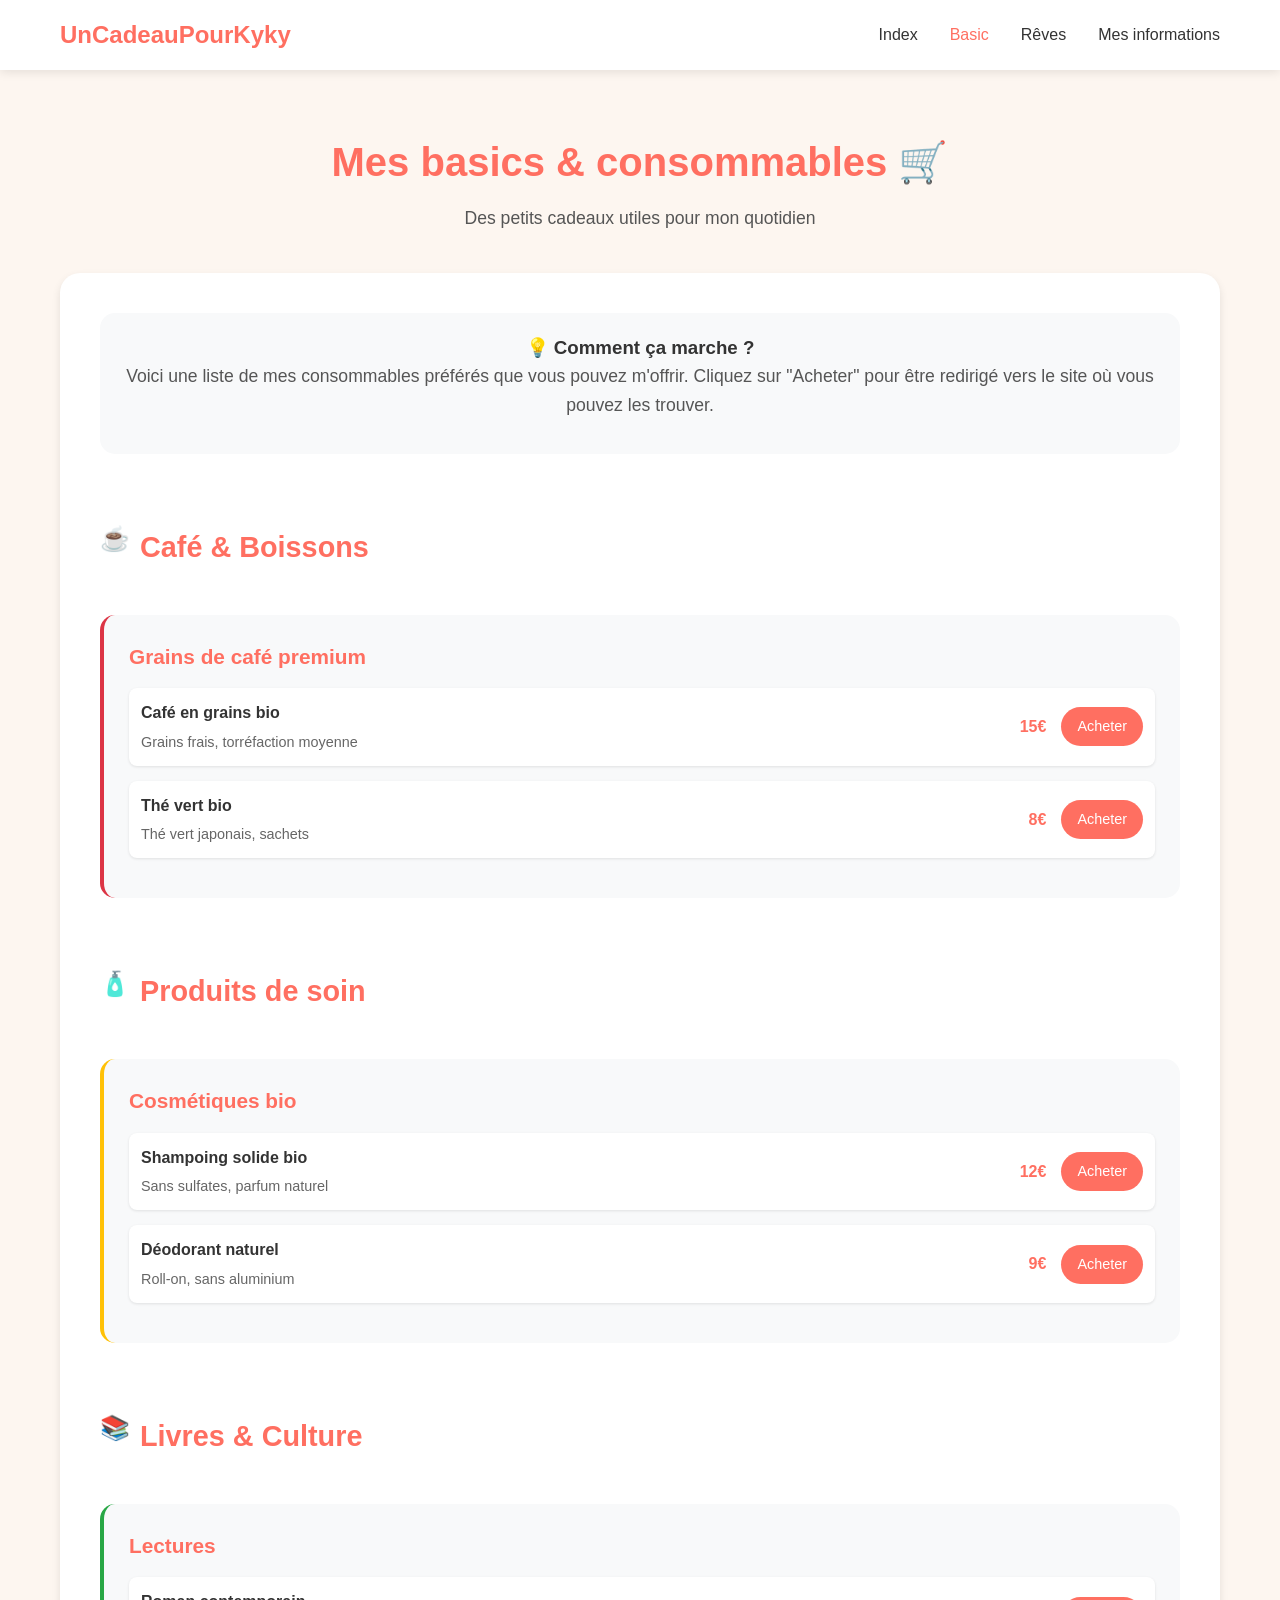
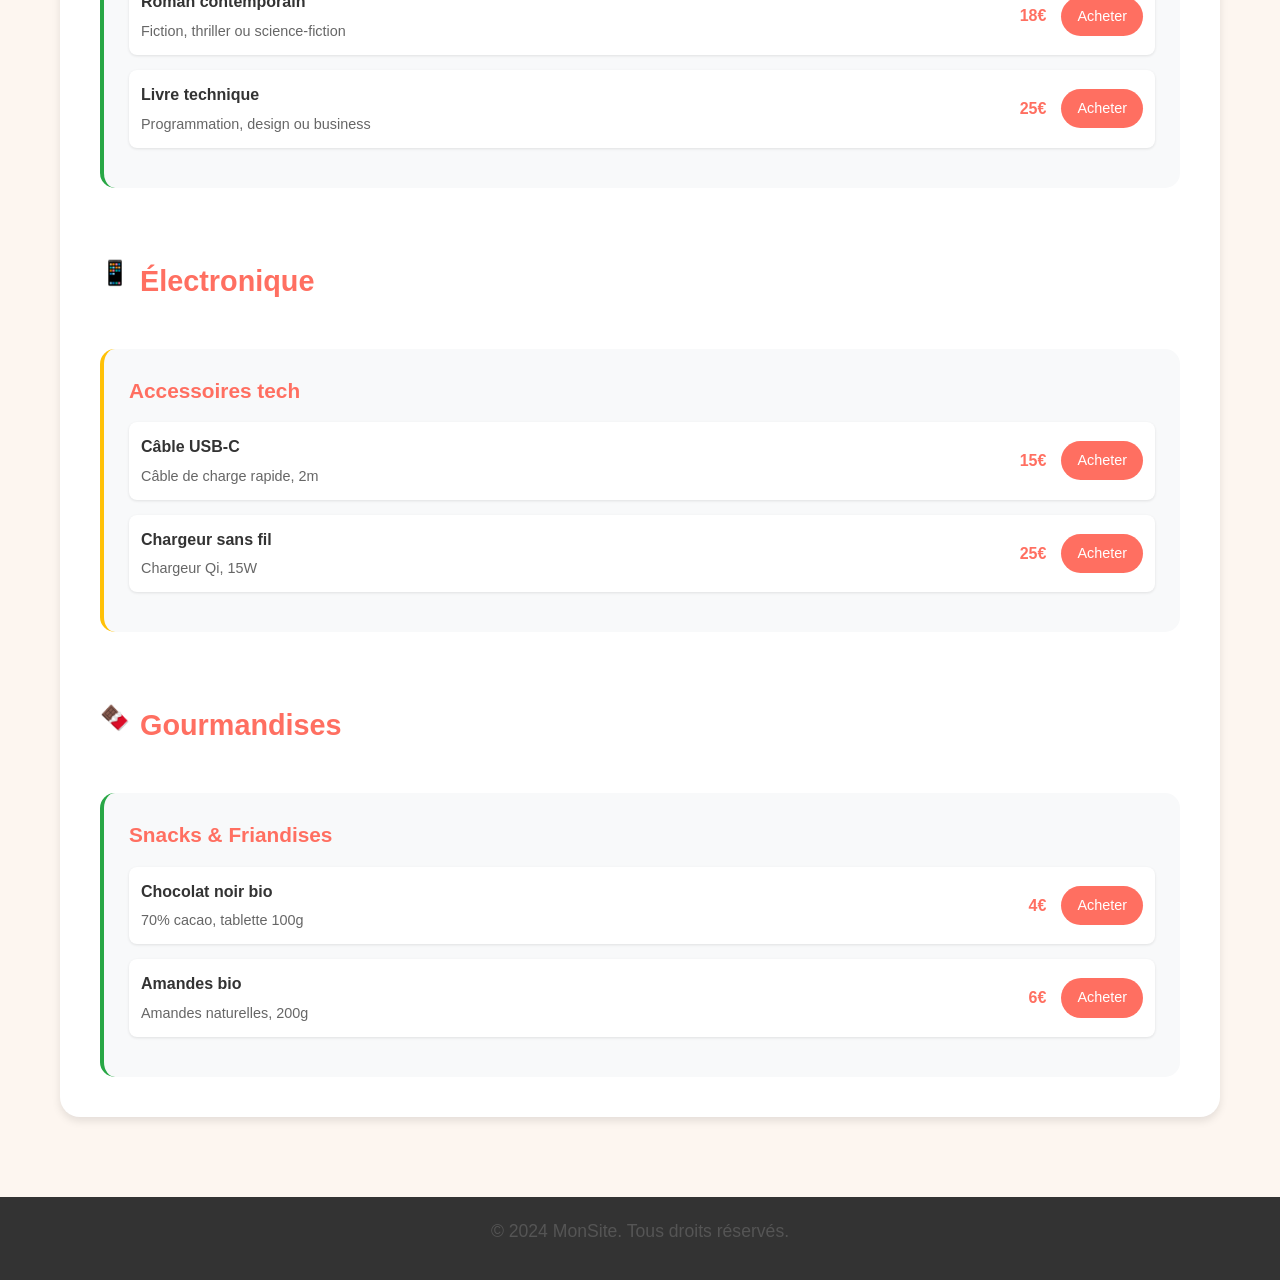
==== basic.html @ 6efa5785 "Changement du nom du site en UnCadeauPourKyky" ====
<!DOCTYPE html>
<html lang="fr">
<head>
  <meta charset="UTF-8">
  <meta name="viewport" content="width=device-width, initial-scale=1.0">
  <title>UnCadeauPourKyky</title>
  <style>
    * {
      margin: 0;
      padding: 0;
      box-sizing: border-box;
    }
    
    body {
      font-family: 'Segoe UI', sans-serif;
      background: #fdf6f0;
      color: #333;
      line-height: 1.6;
    }

    /* Navigation */
    nav {
      background: #fff;
      box-shadow: 0 2px 10px rgba(0,0,0,0.1);
      padding: 1rem 0;
      position: sticky;
      top: 0;
      z-index: 100;
    }

    .nav-container {
      max-width: 1200px;
      margin: 0 auto;
      display: flex;
      justify-content: space-between;
      align-items: center;
      padding: 0 20px;
    }

    .logo {
      font-size: 1.5rem;
      font-weight: bold;
      color: #ff6f61;
    }

    .nav-links {
      display: flex;
      list-style: none;
      gap: 2rem;
    }

    .nav-links a {
      text-decoration: none;
      color: #333;
      font-weight: 500;
      transition: color 0.3s;
    }

    .nav-links a:hover {
      color: #ff6f61;
    }

    .nav-links a.active {
      color: #ff6f61;
    }

    /* Main content */
    .container {
      max-width: 1200px;
      margin: 0 auto;
      padding: 20px;
    }

    header {
      text-align: center;
      margin: 40px 0;
    }

    h1 {
      font-size: 2.5em;
      color: #ff6f61;
      margin-bottom: 10px;
    }

    h2 {
      font-size: 1.8em;
      color: #ff6f61;
      margin: 30px 0 15px;
    }

    p {
      font-size: 1.1em;
      color: #555;
      margin-bottom: 15px;
    }

    .basic-content {
      background: #fff;
      border-radius: 20px;
      padding: 40px;
      box-shadow: 0 4px 8px rgba(0,0,0,0.1);
      margin-top: 40px;
    }

    .intro-text {
      text-align: center;
      margin-bottom: 40px;
      padding: 20px;
      background: #f8f9fa;
      border-radius: 15px;
    }

    .basics-grid {
      display: grid;
      grid-template-columns: repeat(auto-fit, minmax(350px, 1fr));
      gap: 30px;
      margin-top: 30px;
    }

    .basic-card {
      background: #f8f9fa;
      padding: 25px;
      border-radius: 15px;
      border-left: 4px solid #ff6f61;
      transition: transform 0.2s;
    }

    .basic-card:hover {
      transform: translateY(-3px);
    }

    .basic-card h3 {
      color: #ff6f61;
      margin-bottom: 15px;
      font-size: 1.3em;
    }

    .basic-item {
      display: flex;
      justify-content: space-between;
      align-items: center;
      margin-bottom: 15px;
      padding: 12px;
      background: white;
      border-radius: 8px;
      box-shadow: 0 1px 3px rgba(0,0,0,0.1);
    }

    .basic-info {
      flex: 1;
    }

    .basic-name {
      font-weight: 600;
      color: #333;
      margin-bottom: 5px;
    }

    .basic-description {
      font-size: 0.9em;
      color: #666;
    }

    .basic-price {
      font-weight: bold;
      color: #ff6f61;
      margin: 0 15px;
    }

    .buy-btn {
      background: #ff6f61;
      color: white;
      padding: 8px 16px;
      border-radius: 20px;
      text-decoration: none;
      font-size: 0.9em;
      font-weight: 500;
      transition: background 0.3s;
    }

    .buy-btn:hover {
      background: #e65b50;
    }

    .priority-high {
      border-left: 4px solid #dc3545;
    }

    .priority-medium {
      border-left: 4px solid #ffc107;
    }

    .priority-low {
      border-left: 4px solid #28a745;
    }

    .category-section {
      margin-top: 40px;
    }

    .category-title {
      display: flex;
      align-items: center;
      gap: 10px;
      margin-bottom: 20px;
    }

    .category-icon {
      font-size: 1.5em;
    }

    /* Footer */
    footer {
      background: #333;
      color: white;
      text-align: center;
      padding: 20px;
      margin-top: 60px;
    }

    /* Responsive */
    @media (max-width: 768px) {
      .nav-links {
        gap: 1rem;
      }
      
      .nav-container {
        flex-direction: column;
        gap: 1rem;
      }

      .basics-grid {
        grid-template-columns: 1fr;
      }

      .basic-item {
        flex-direction: column;
        text-align: center;
        gap: 10px;
      }

      .basic-price {
        margin: 0;
      }
    }
  </style>
</head>
<body>
  <!-- Navigation -->
  <nav>
    <div class="nav-container">
      <div class="logo">UnCadeauPourKyky</div>
      <ul class="nav-links">
        <li><a href="index.html">Index</a></li>
        <li><a href="basic.html" class="active">Basic</a></li>
        <li><a href="reves.html">Rêves</a></li>
        <li><a href="informations.html">Mes informations</a></li>
      </ul>
    </div>
  </nav>

  <div class="container">
    <header>
      <h1>Mes basics & consommables 🛒</h1>
      <p>Des petits cadeaux utiles pour mon quotidien</p>
    </header>

    <div class="basic-content">
      <div class="intro-text">
        <h3>💡 Comment ça marche ?</h3>
        <p>Voici une liste de mes consommables préférés que vous pouvez m'offrir. 
        Cliquez sur "Acheter" pour être redirigé vers le site où vous pouvez les trouver.</p>
      </div>

      <div class="category-section">
        <div class="category-title">
          <span class="category-icon">☕</span>
          <h2>Café & Boissons</h2>
        </div>
        <div class="basics-grid">
          <div class="basic-card priority-high">
            <h3>Grains de café premium</h3>
            <div class="basic-item">
              <div class="basic-info">
                <div class="basic-name">Café en grains bio</div>
                <div class="basic-description">Grains frais, torréfaction moyenne</div>
              </div>
              <div class="basic-price">15€</div>
              <a href="https://www.amazon.fr" target="_blank" class="buy-btn">Acheter</a>
            </div>
            <div class="basic-item">
              <div class="basic-info">
                <div class="basic-name">Thé vert bio</div>
                <div class="basic-description">Thé vert japonais, sachets</div>
              </div>
              <div class="basic-price">8€</div>
              <a href="https://www.amazon.fr" target="_blank" class="buy-btn">Acheter</a>
            </div>
          </div>
        </div>
      </div>

      <div class="category-section">
        <div class="category-title">
          <span class="category-icon">🧴</span>
          <h2>Produits de soin</h2>
        </div>
        <div class="basics-grid">
          <div class="basic-card priority-medium">
            <h3>Cosmétiques bio</h3>
            <div class="basic-item">
              <div class="basic-info">
                <div class="basic-name">Shampoing solide bio</div>
                <div class="basic-description">Sans sulfates, parfum naturel</div>
              </div>
              <div class="basic-price">12€</div>
              <a href="https://www.lush.fr" target="_blank" class="buy-btn">Acheter</a>
            </div>
            <div class="basic-item">
              <div class="basic-info">
                <div class="basic-name">Déodorant naturel</div>
                <div class="basic-description">Roll-on, sans aluminium</div>
              </div>
              <div class="basic-price">9€</div>
              <a href="https://www.lush.fr" target="_blank" class="buy-btn">Acheter</a>
            </div>
          </div>
        </div>
      </div>

      <div class="category-section">
        <div class="category-title">
          <span class="category-icon">📚</span>
          <h2>Livres & Culture</h2>
        </div>
        <div class="basics-grid">
          <div class="basic-card priority-low">
            <h3>Lectures</h3>
            <div class="basic-item">
              <div class="basic-info">
                <div class="basic-name">Roman contemporain</div>
                <div class="basic-description">Fiction, thriller ou science-fiction</div>
              </div>
              <div class="basic-price">18€</div>
              <a href="https://www.fnac.com" target="_blank" class="buy-btn">Acheter</a>
            </div>
            <div class="basic-item">
              <div class="basic-info">
                <div class="basic-name">Livre technique</div>
                <div class="basic-description">Programmation, design ou business</div>
              </div>
              <div class="basic-price">25€</div>
              <a href="https://www.fnac.com" target="_blank" class="buy-btn">Acheter</a>
            </div>
          </div>
        </div>
      </div>

      <div class="category-section">
        <div class="category-title">
          <span class="category-icon">📱</span>
          <h2>Électronique</h2>
        </div>
        <div class="basics-grid">
          <div class="basic-card priority-medium">
            <h3>Accessoires tech</h3>
            <div class="basic-item">
              <div class="basic-info">
                <div class="basic-name">Câble USB-C</div>
                <div class="basic-description">Câble de charge rapide, 2m</div>
              </div>
              <div class="basic-price">15€</div>
              <a href="https://www.amazon.fr" target="_blank" class="buy-btn">Acheter</a>
            </div>
            <div class="basic-item">
              <div class="basic-info">
                <div class="basic-name">Chargeur sans fil</div>
                <div class="basic-description">Chargeur Qi, 15W</div>
              </div>
              <div class="basic-price">25€</div>
              <a href="https://www.amazon.fr" target="_blank" class="buy-btn">Acheter</a>
            </div>
          </div>
        </div>
      </div>

      <div class="category-section">
        <div class="category-title">
          <span class="category-icon">🍫</span>
          <h2>Gourmandises</h2>
        </div>
        <div class="basics-grid">
          <div class="basic-card priority-low">
            <h3>Snacks & Friandises</h3>
            <div class="basic-item">
              <div class="basic-info">
                <div class="basic-name">Chocolat noir bio</div>
                <div class="basic-description">70% cacao, tablette 100g</div>
              </div>
              <div class="basic-price">4€</div>
              <a href="https://www.monoprix.fr" target="_blank" class="buy-btn">Acheter</a>
            </div>
            <div class="basic-item">
              <div class="basic-info">
                <div class="basic-name">Amandes bio</div>
                <div class="basic-description">Amandes naturelles, 200g</div>
              </div>
              <div class="basic-price">6€</div>
              <a href="https://www.monoprix.fr" target="_blank" class="buy-btn">Acheter</a>
            </div>
          </div>
        </div>
      </div>
    </div>
  </div>

  <footer>
    <p>&copy; 2024 MonSite. Tous droits réservés.</p>
  </footer>
</body>
</html>
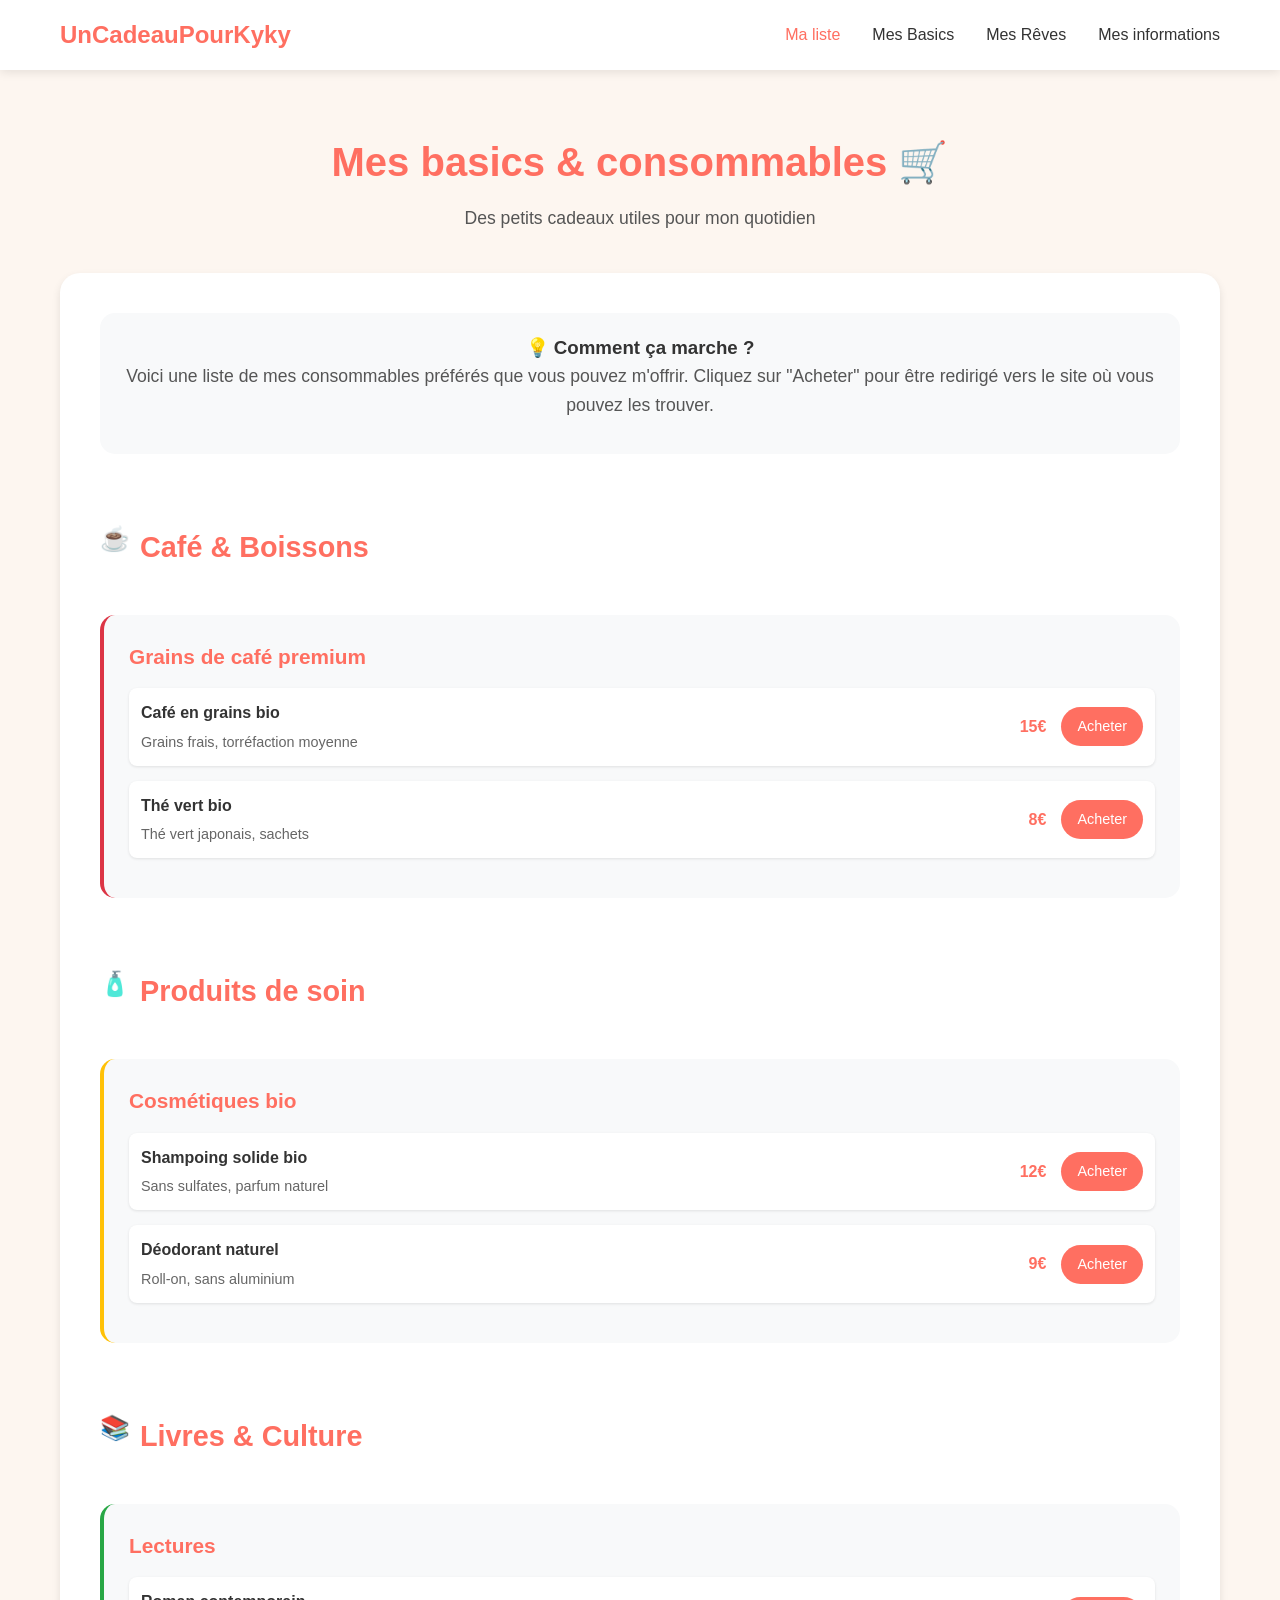
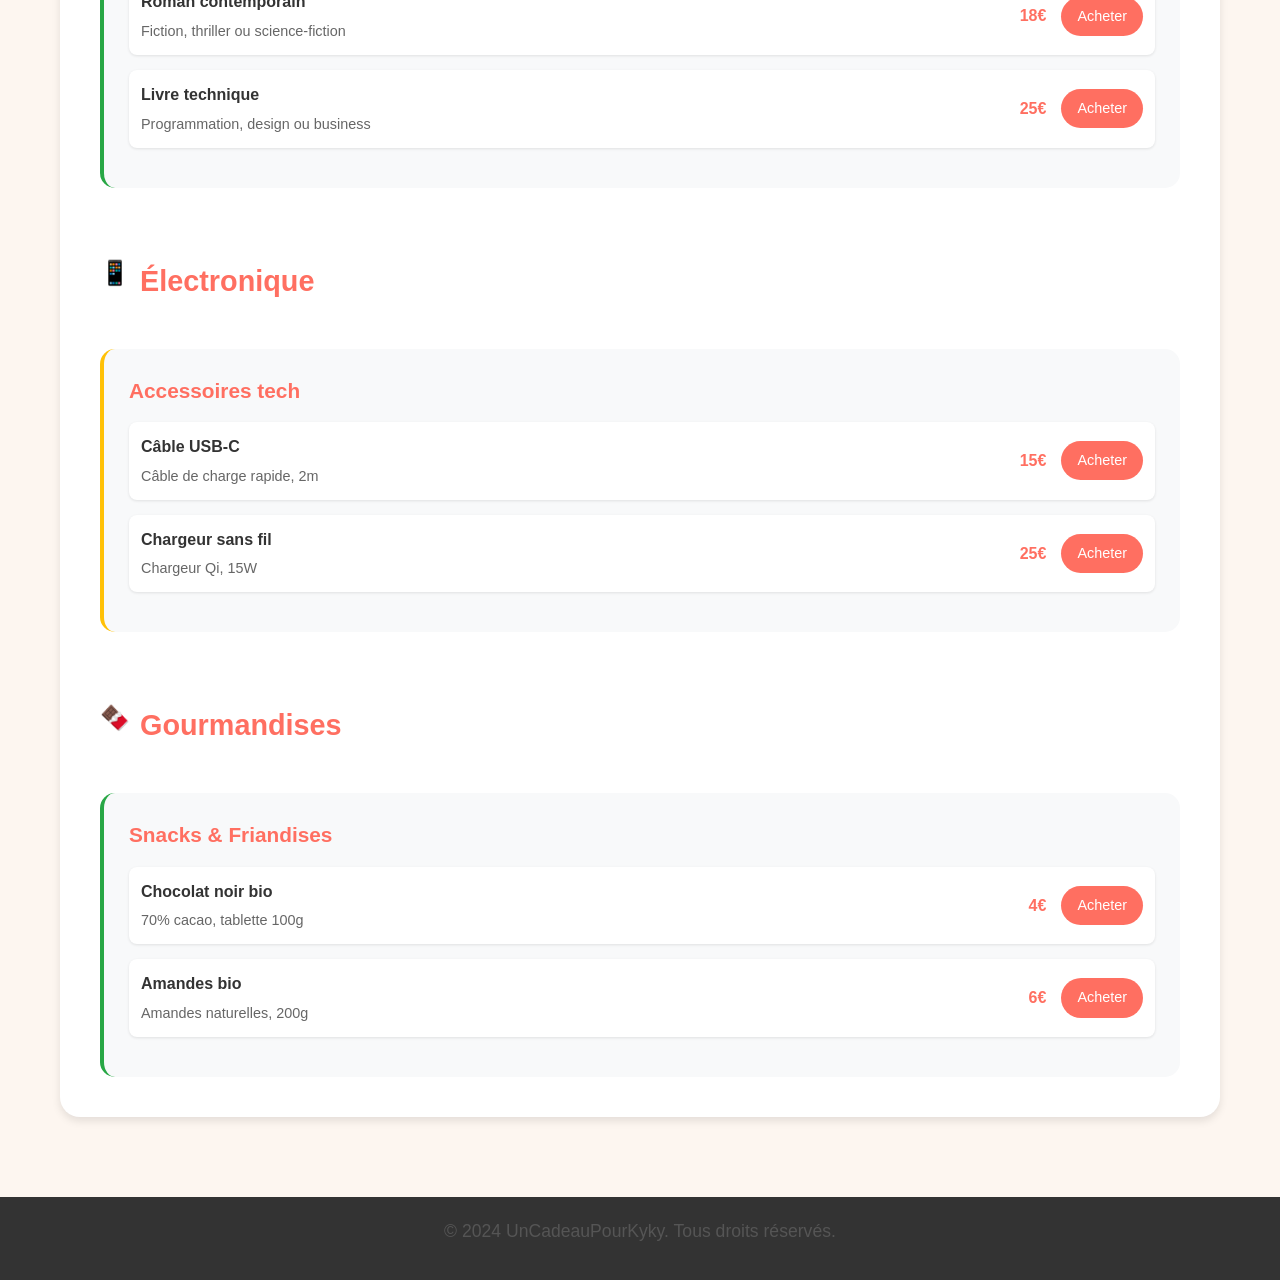
==== commit 073795ea: "Update site name to UnCadeauPourKyky and fix navigation" ====
--- a/basic.html
+++ b/basic.html
@@ -251,9 +251,9 @@
     <div class="nav-container">
       <div class="logo">UnCadeauPourKyky</div>
       <ul class="nav-links">
-        <li><a href="index.html">Index</a></li>
-        <li><a href="basic.html" class="active">Basic</a></li>
-        <li><a href="reves.html">Rêves</a></li>
+        <li><a href="index.html" class="active">Ma liste</a></li>
+        <li><a href="basic.html">Mes Basics</a></li>
+        <li><a href="reves.html">Mes Rêves</a></li>
         <li><a href="informations.html">Mes informations</a></li>
       </ul>
     </div>
@@ -415,7 +415,7 @@
   </div>
 
   <footer>
-    <p>&copy; 2024 MonSite. Tous droits réservés.</p>
+    <p>&copy; 2024 UnCadeauPourKyky. Tous droits réservés.</p>
   </footer>
 </body>
 </html>
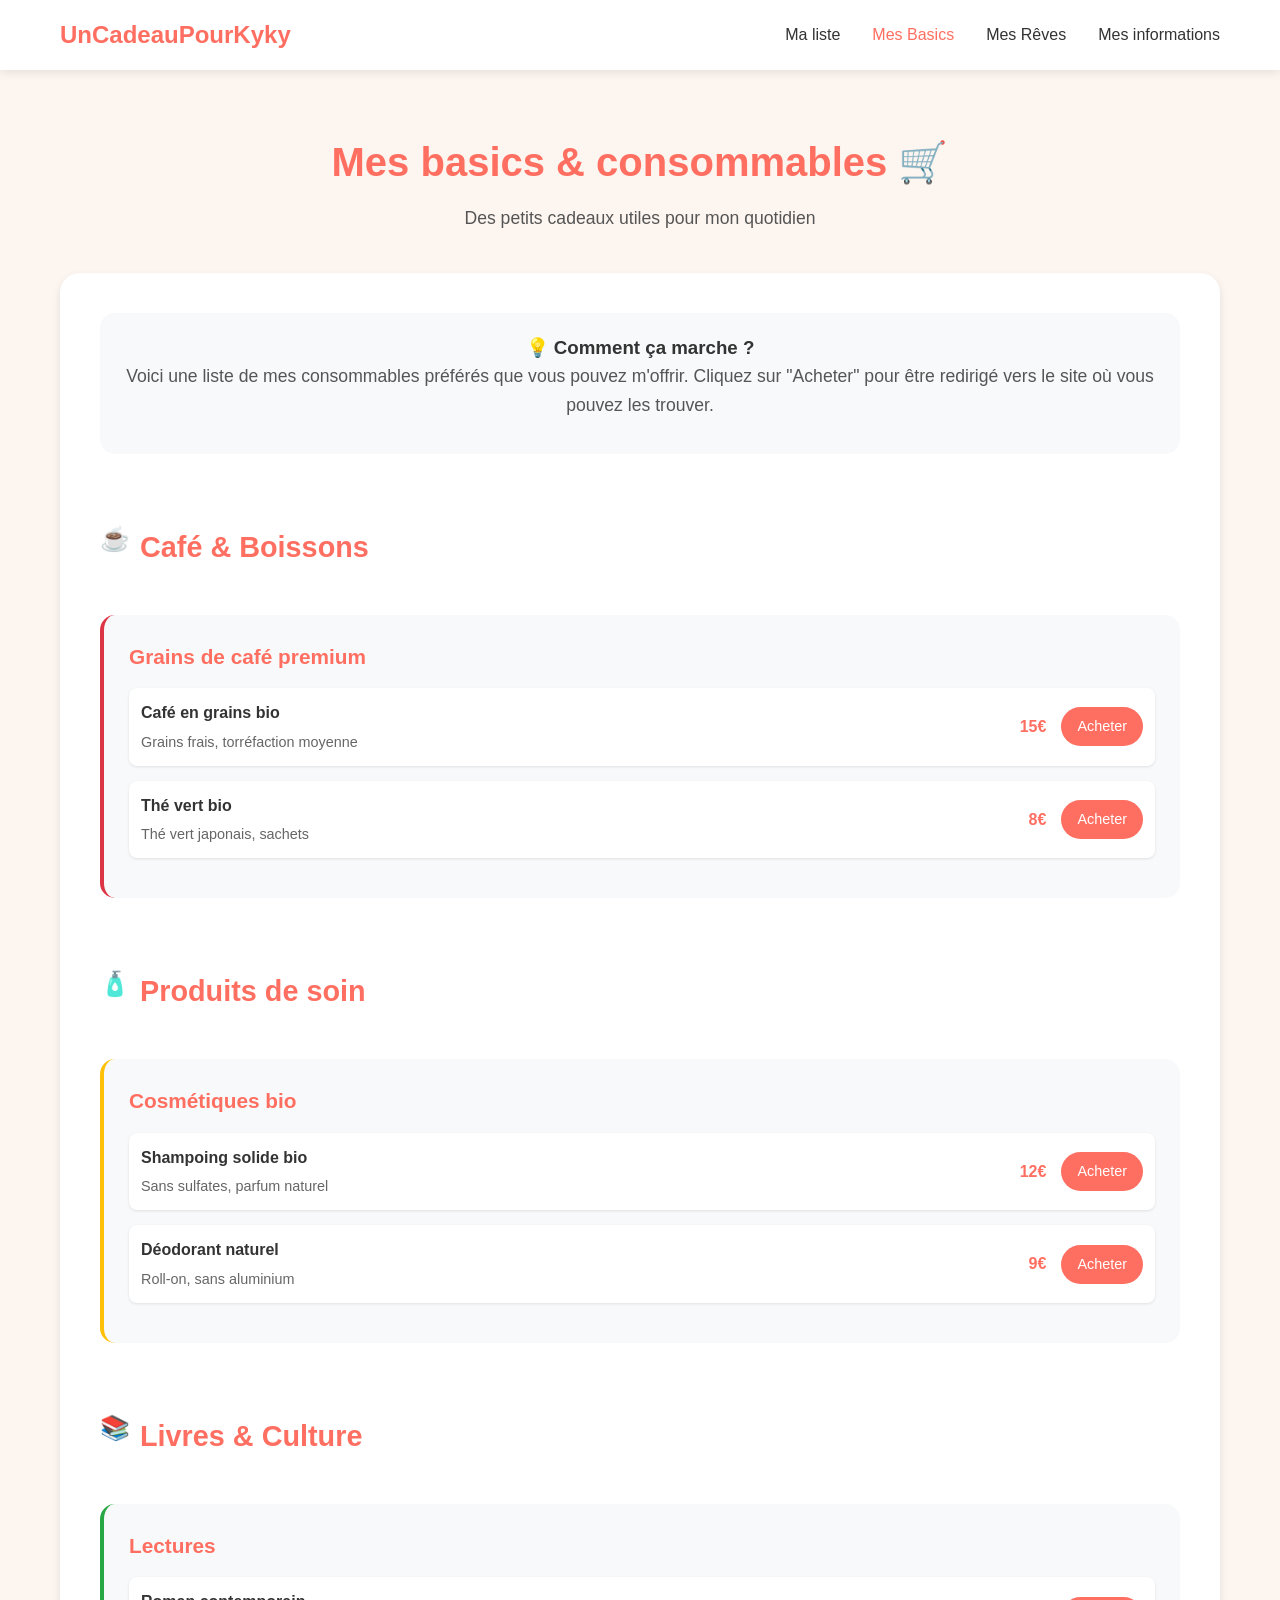
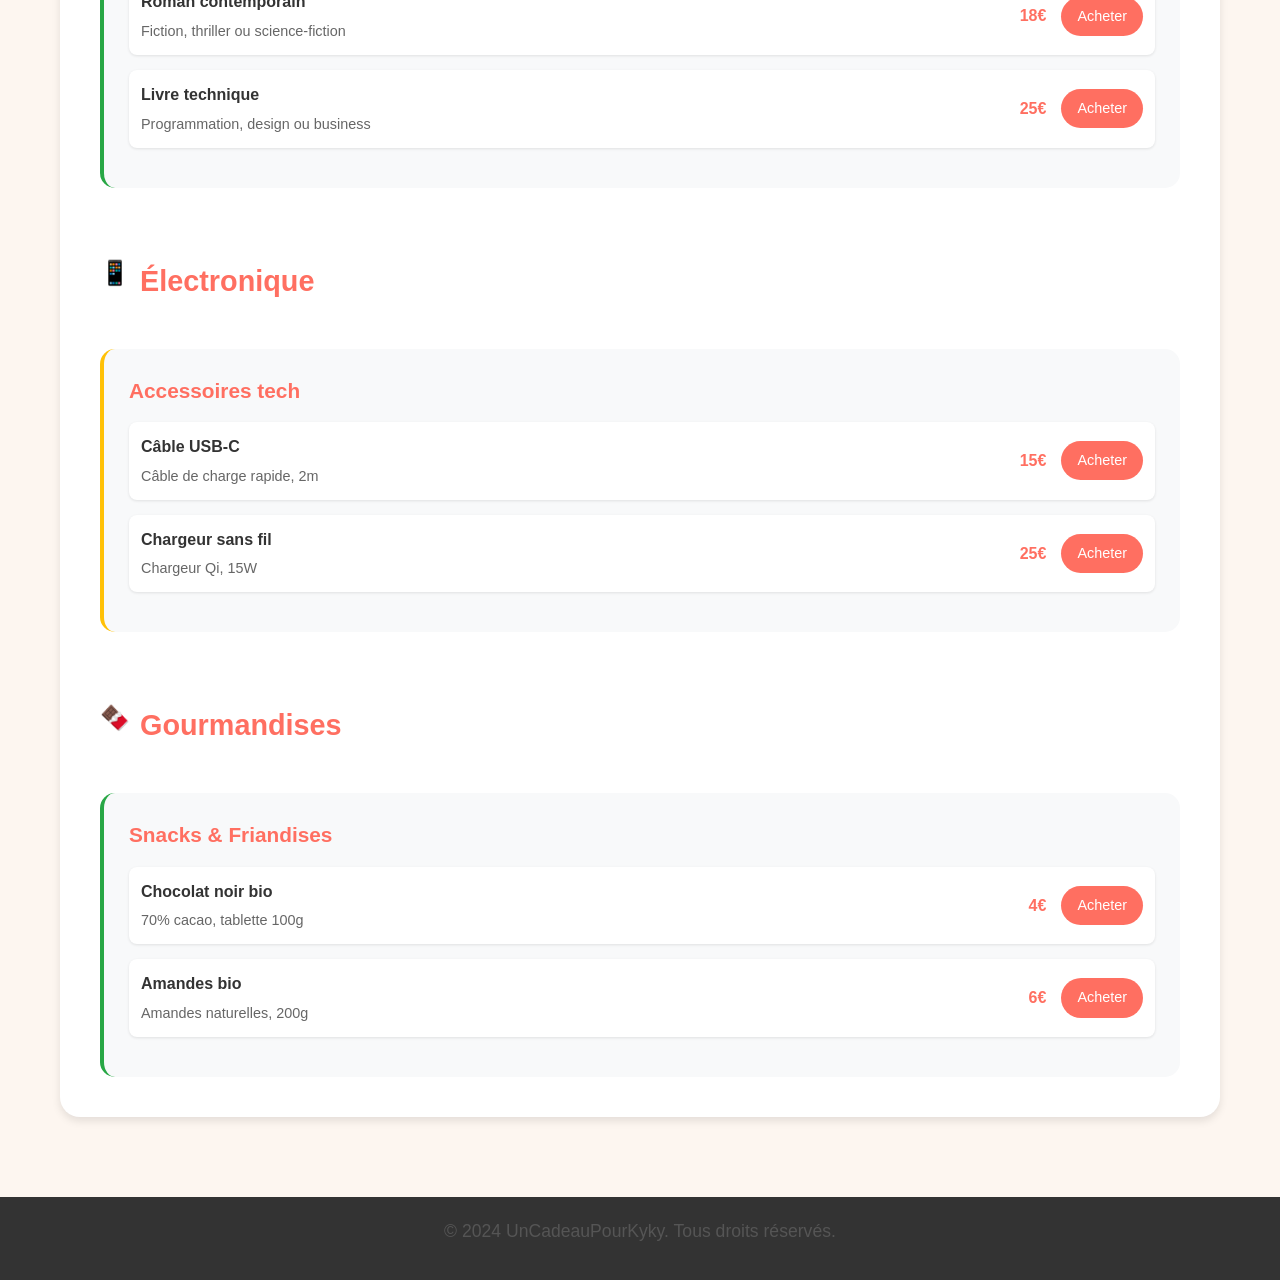
==== commit 3187f4bc: "Fix navigation active states on all pages" ====
--- a/basic.html
+++ b/basic.html
@@ -251,10 +251,10 @@
     <div class="nav-container">
       <div class="logo">UnCadeauPourKyky</div>
       <ul class="nav-links">
-        <li><a href="index.html" class="active">Ma liste</a></li>
-        <li><a href="basic.html">Mes Basics</a></li>
-        <li><a href="reves.html">Mes Rêves</a></li>
-        <li><a href="informations.html">Mes informations</a></li>
+                 <li><a href="index.html">Ma liste</a></li>
+         <li><a href="basic.html" class="active">Mes Basics</a></li>
+         <li><a href="reves.html">Mes Rêves</a></li>
+         <li><a href="informations.html">Mes informations</a></li>
       </ul>
     </div>
   </nav>
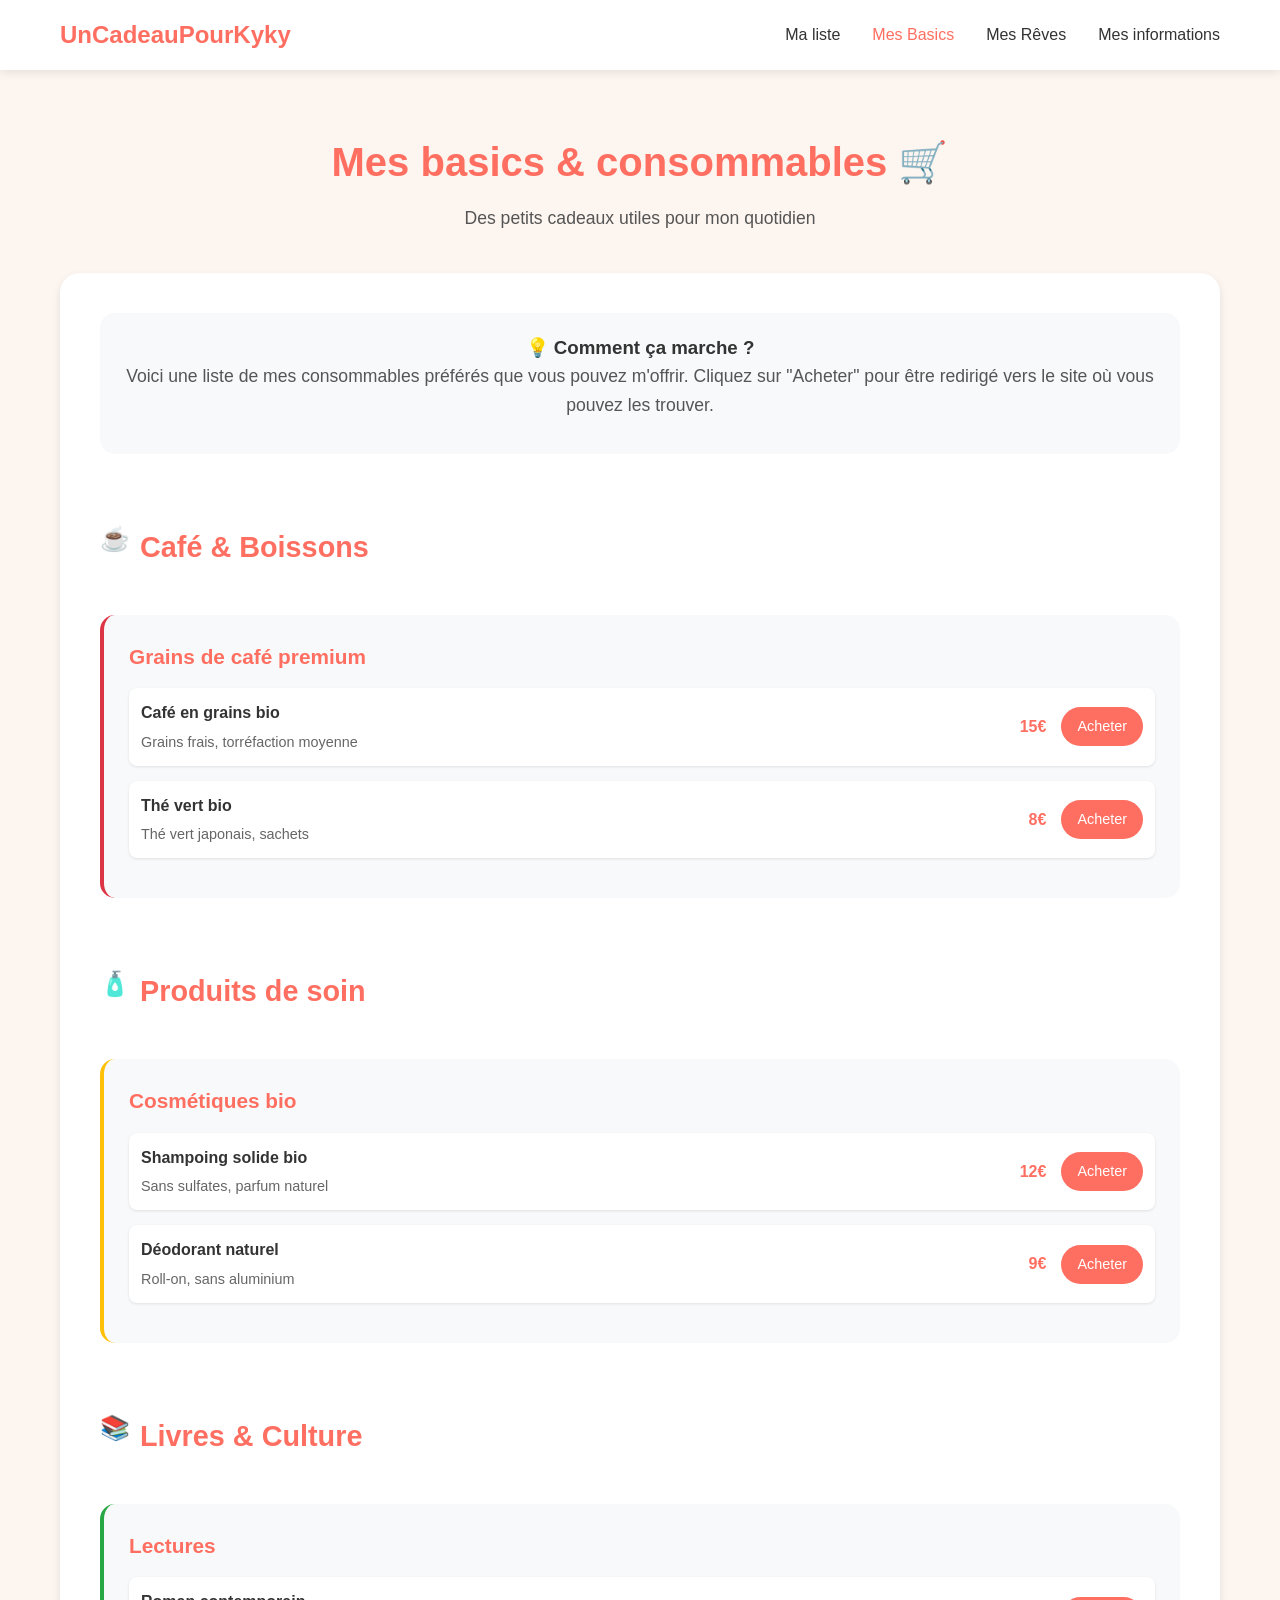
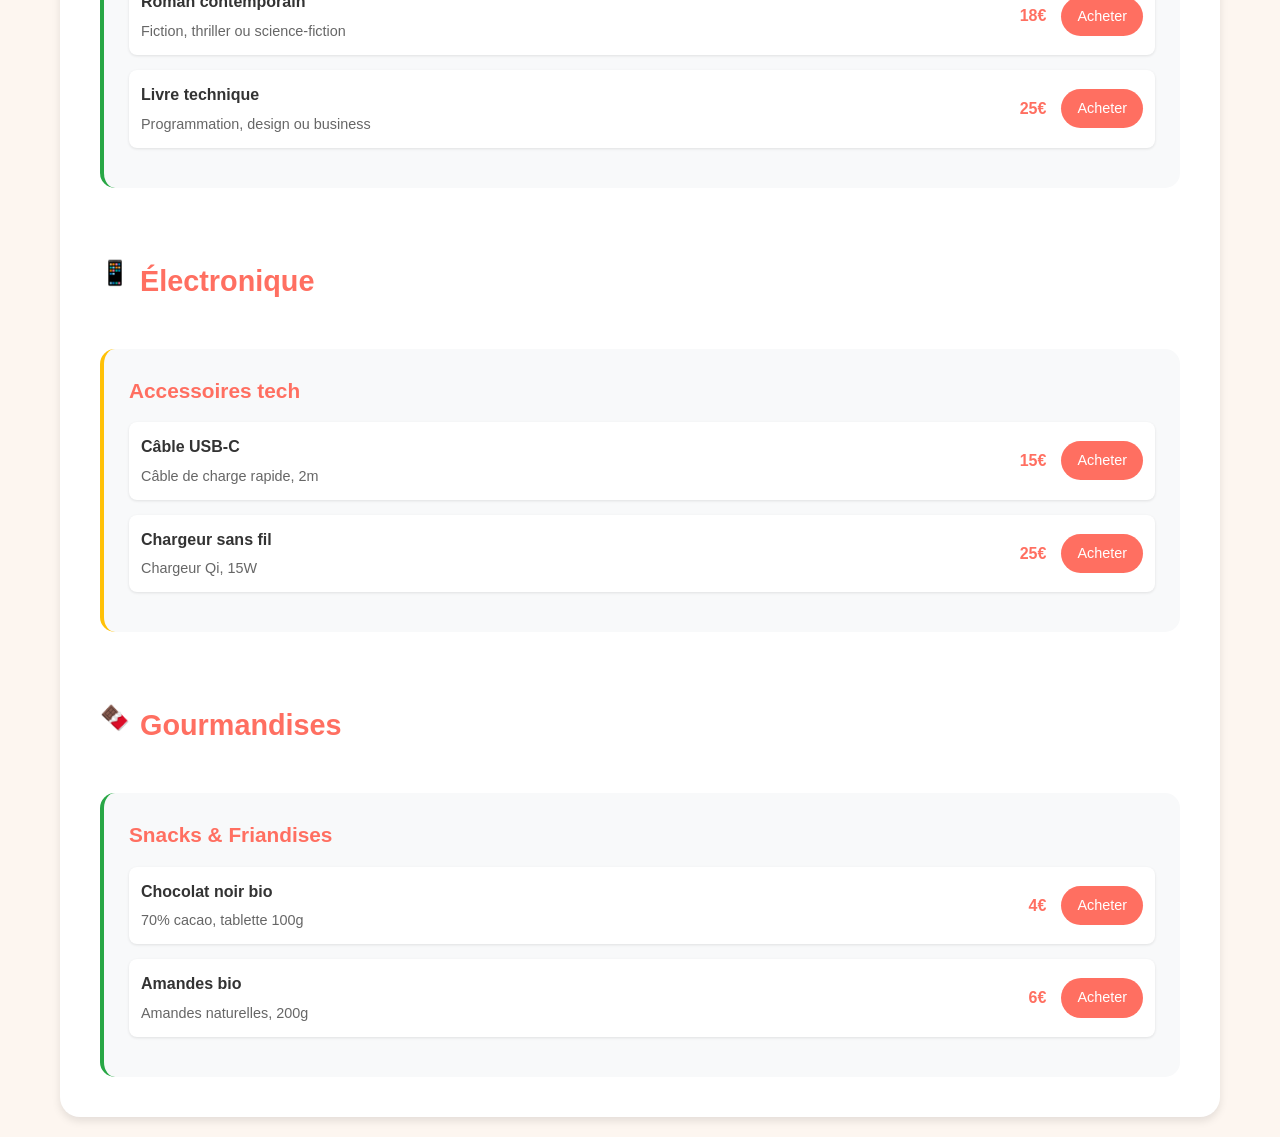
==== commit f4e2f385: "Remove all footers from all pages" ====
--- a/basic.html
+++ b/basic.html
@@ -209,14 +209,7 @@
       font-size: 1.5em;
     }
 
-    /* Footer */
-    footer {
-      background: #333;
-      color: white;
-      text-align: center;
-      padding: 20px;
-      margin-top: 60px;
-    }
+
 
     /* Responsive */
     @media (max-width: 768px) {
@@ -414,8 +407,5 @@
     </div>
   </div>
 
-  <footer>
-    <p>&copy; 2024 UnCadeauPourKyky. Tous droits réservés.</p>
-  </footer>
 </body>
 </html>
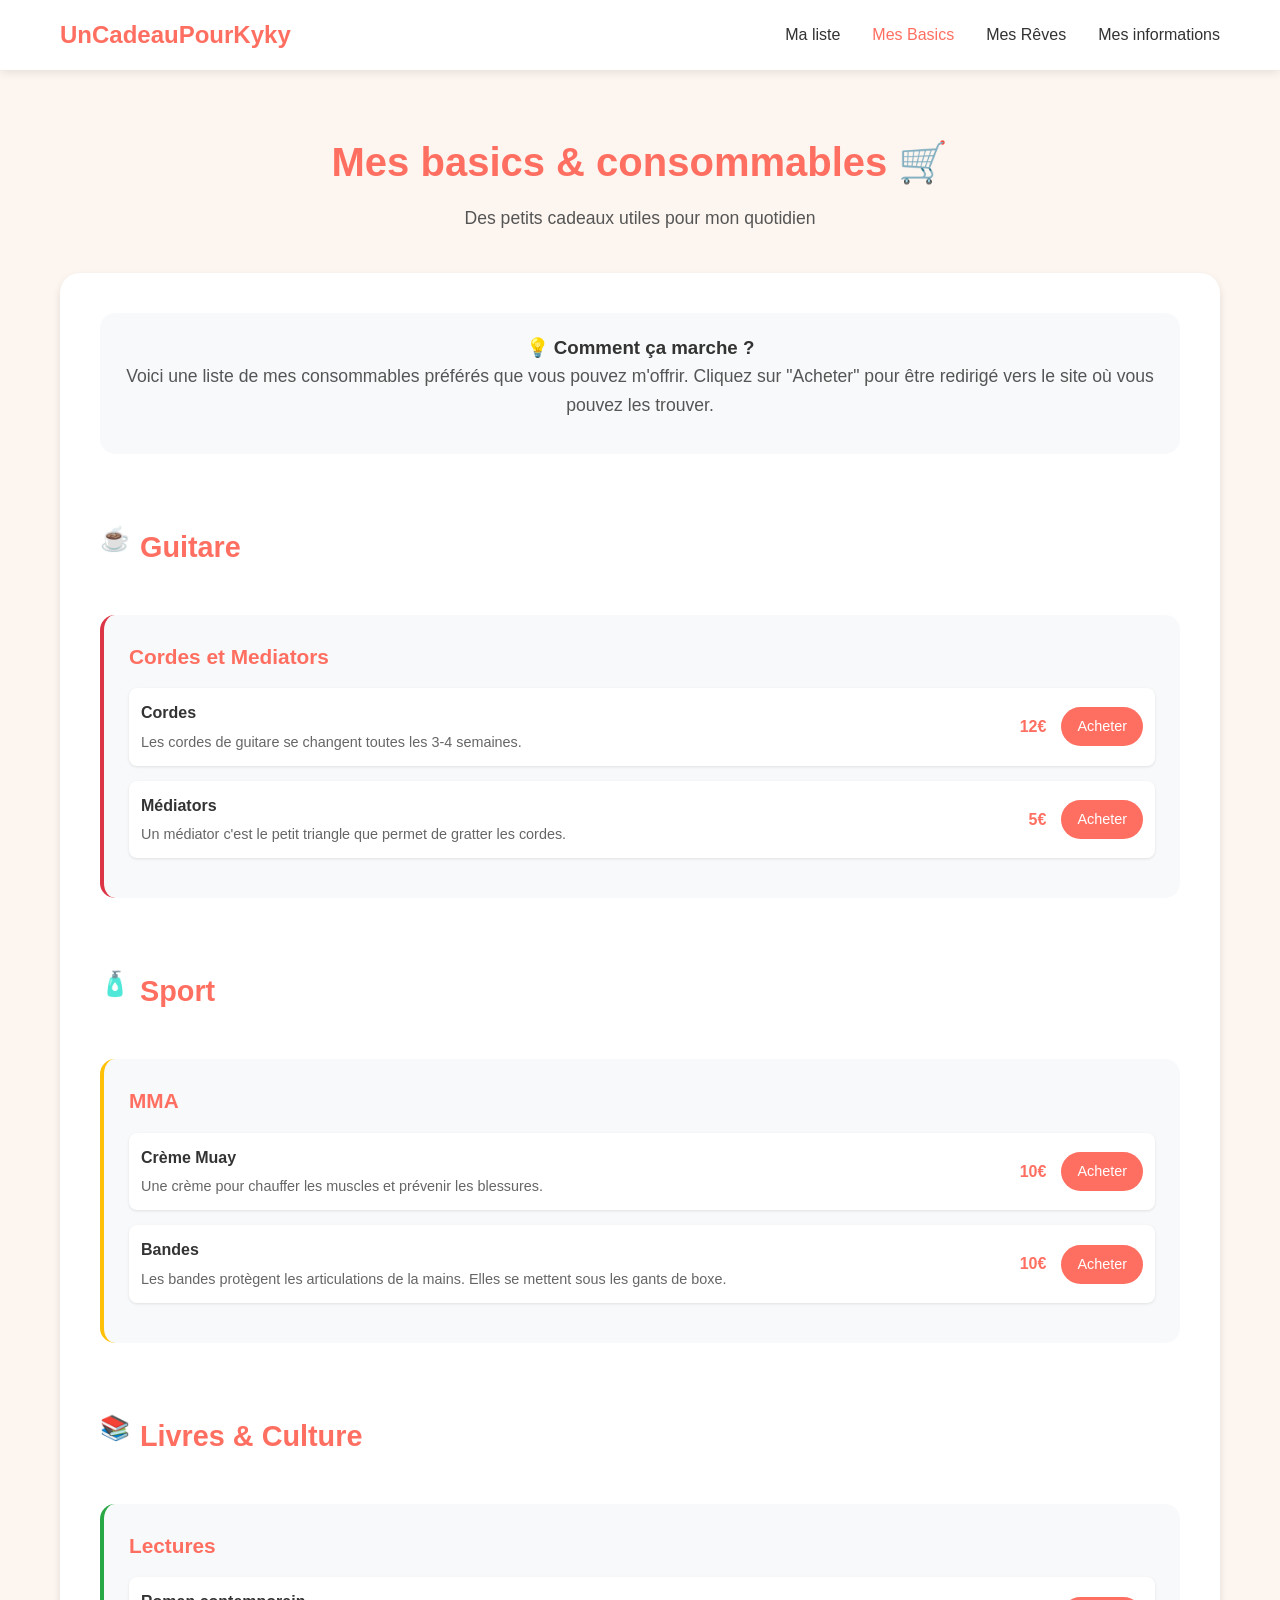
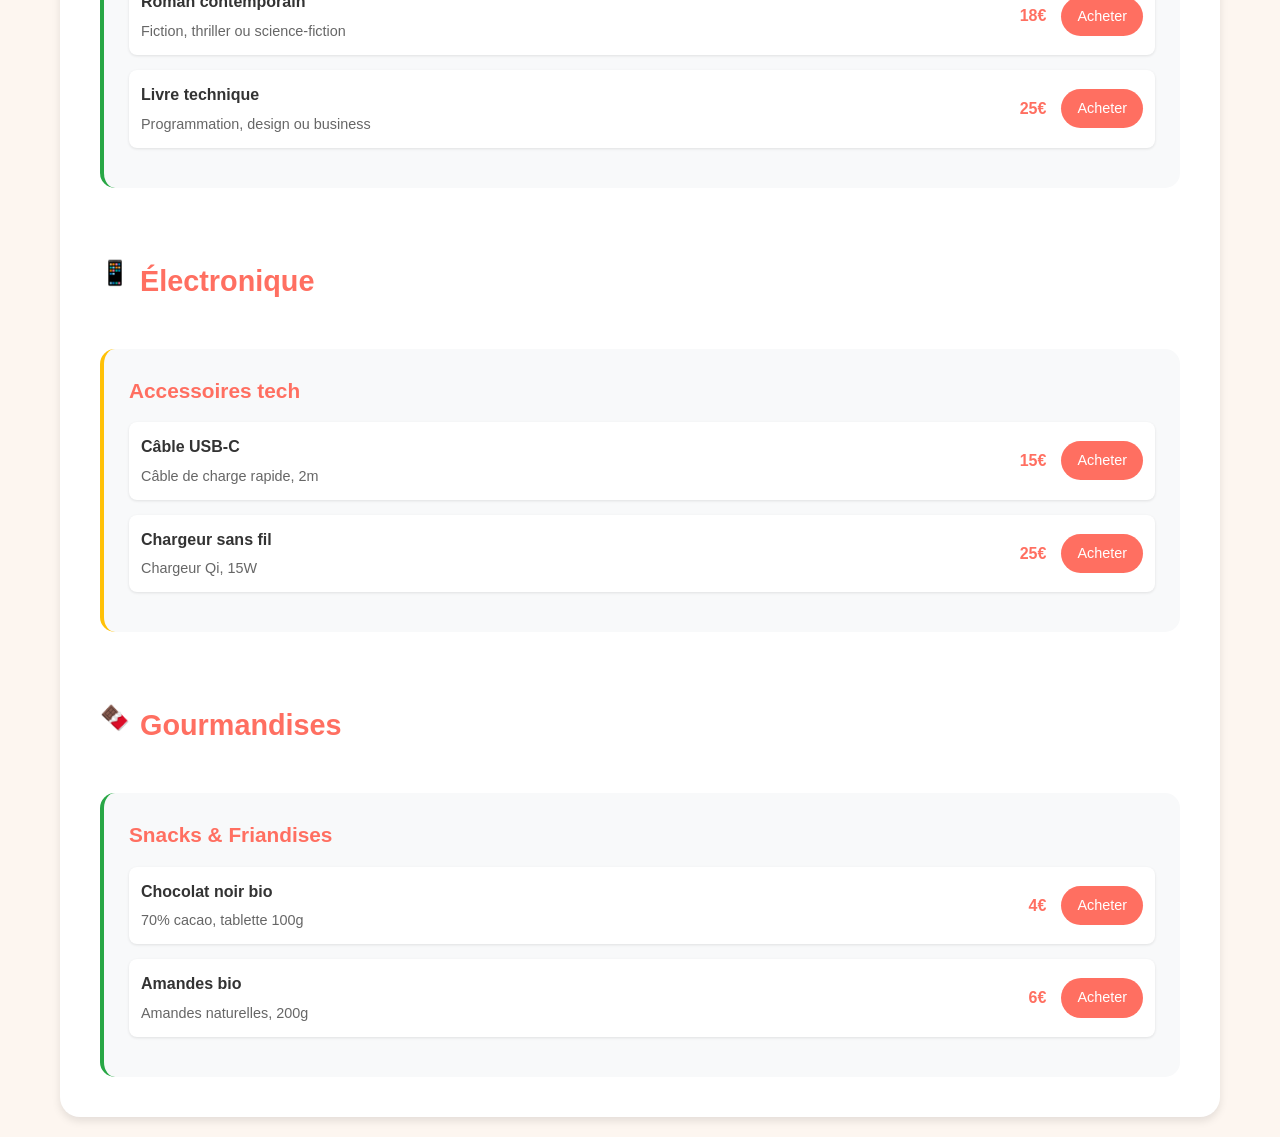
==== commit 105bcde5: "Update basic.html with personalized content - Guitar and MMA items" ====
--- a/basic.html
+++ b/basic.html
@@ -268,25 +268,25 @@
       <div class="category-section">
         <div class="category-title">
           <span class="category-icon">☕</span>
-          <h2>Café & Boissons</h2>
+          <h2>Guitare</h2>
         </div>
         <div class="basics-grid">
           <div class="basic-card priority-high">
-            <h3>Grains de café premium</h3>
-            <div class="basic-item">
-              <div class="basic-info">
-                <div class="basic-name">Café en grains bio</div>
-                <div class="basic-description">Grains frais, torréfaction moyenne</div>
-              </div>
-              <div class="basic-price">15€</div>
+            <h3>Cordes et Mediators</h3>
+            <div class="basic-item">
+              <div class="basic-info">
+                <div class="basic-name">Cordes</div>
+                <div class="basic-description">Les cordes de guitare se changent toutes les 3-4 semaines.</div>
+              </div>
+              <div class="basic-price">12€</div>
               <a href="https://www.amazon.fr" target="_blank" class="buy-btn">Acheter</a>
             </div>
             <div class="basic-item">
               <div class="basic-info">
-                <div class="basic-name">Thé vert bio</div>
-                <div class="basic-description">Thé vert japonais, sachets</div>
-              </div>
-              <div class="basic-price">8€</div>
+                <div class="basic-name">Médiators</div>
+                <div class="basic-description">Un médiator c'est le petit triangle que permet de gratter les cordes.</div>
+              </div>
+              <div class="basic-price">5€</div>
               <a href="https://www.amazon.fr" target="_blank" class="buy-btn">Acheter</a>
             </div>
           </div>
@@ -296,25 +296,25 @@
       <div class="category-section">
         <div class="category-title">
           <span class="category-icon">🧴</span>
-          <h2>Produits de soin</h2>
+          <h2>Sport</h2>
         </div>
         <div class="basics-grid">
           <div class="basic-card priority-medium">
-            <h3>Cosmétiques bio</h3>
-            <div class="basic-item">
-              <div class="basic-info">
-                <div class="basic-name">Shampoing solide bio</div>
-                <div class="basic-description">Sans sulfates, parfum naturel</div>
-              </div>
-              <div class="basic-price">12€</div>
+            <h3>MMA</h3>
+            <div class="basic-item">
+              <div class="basic-info">
+                <div class="basic-name">Crème Muay</div>
+                <div class="basic-description">Une crème pour chauffer les muscles et prévenir les blessures.</div>
+              </div>
+              <div class="basic-price">10€</div>
               <a href="https://www.lush.fr" target="_blank" class="buy-btn">Acheter</a>
             </div>
             <div class="basic-item">
               <div class="basic-info">
-                <div class="basic-name">Déodorant naturel</div>
-                <div class="basic-description">Roll-on, sans aluminium</div>
-              </div>
-              <div class="basic-price">9€</div>
+                <div class="basic-name">Bandes</div>
+                <div class="basic-description">Les bandes protègent les articulations de la mains. Elles se mettent sous les gants de boxe.</div>
+              </div>
+              <div class="basic-price">10€</div>
               <a href="https://www.lush.fr" target="_blank" class="buy-btn">Acheter</a>
             </div>
           </div>
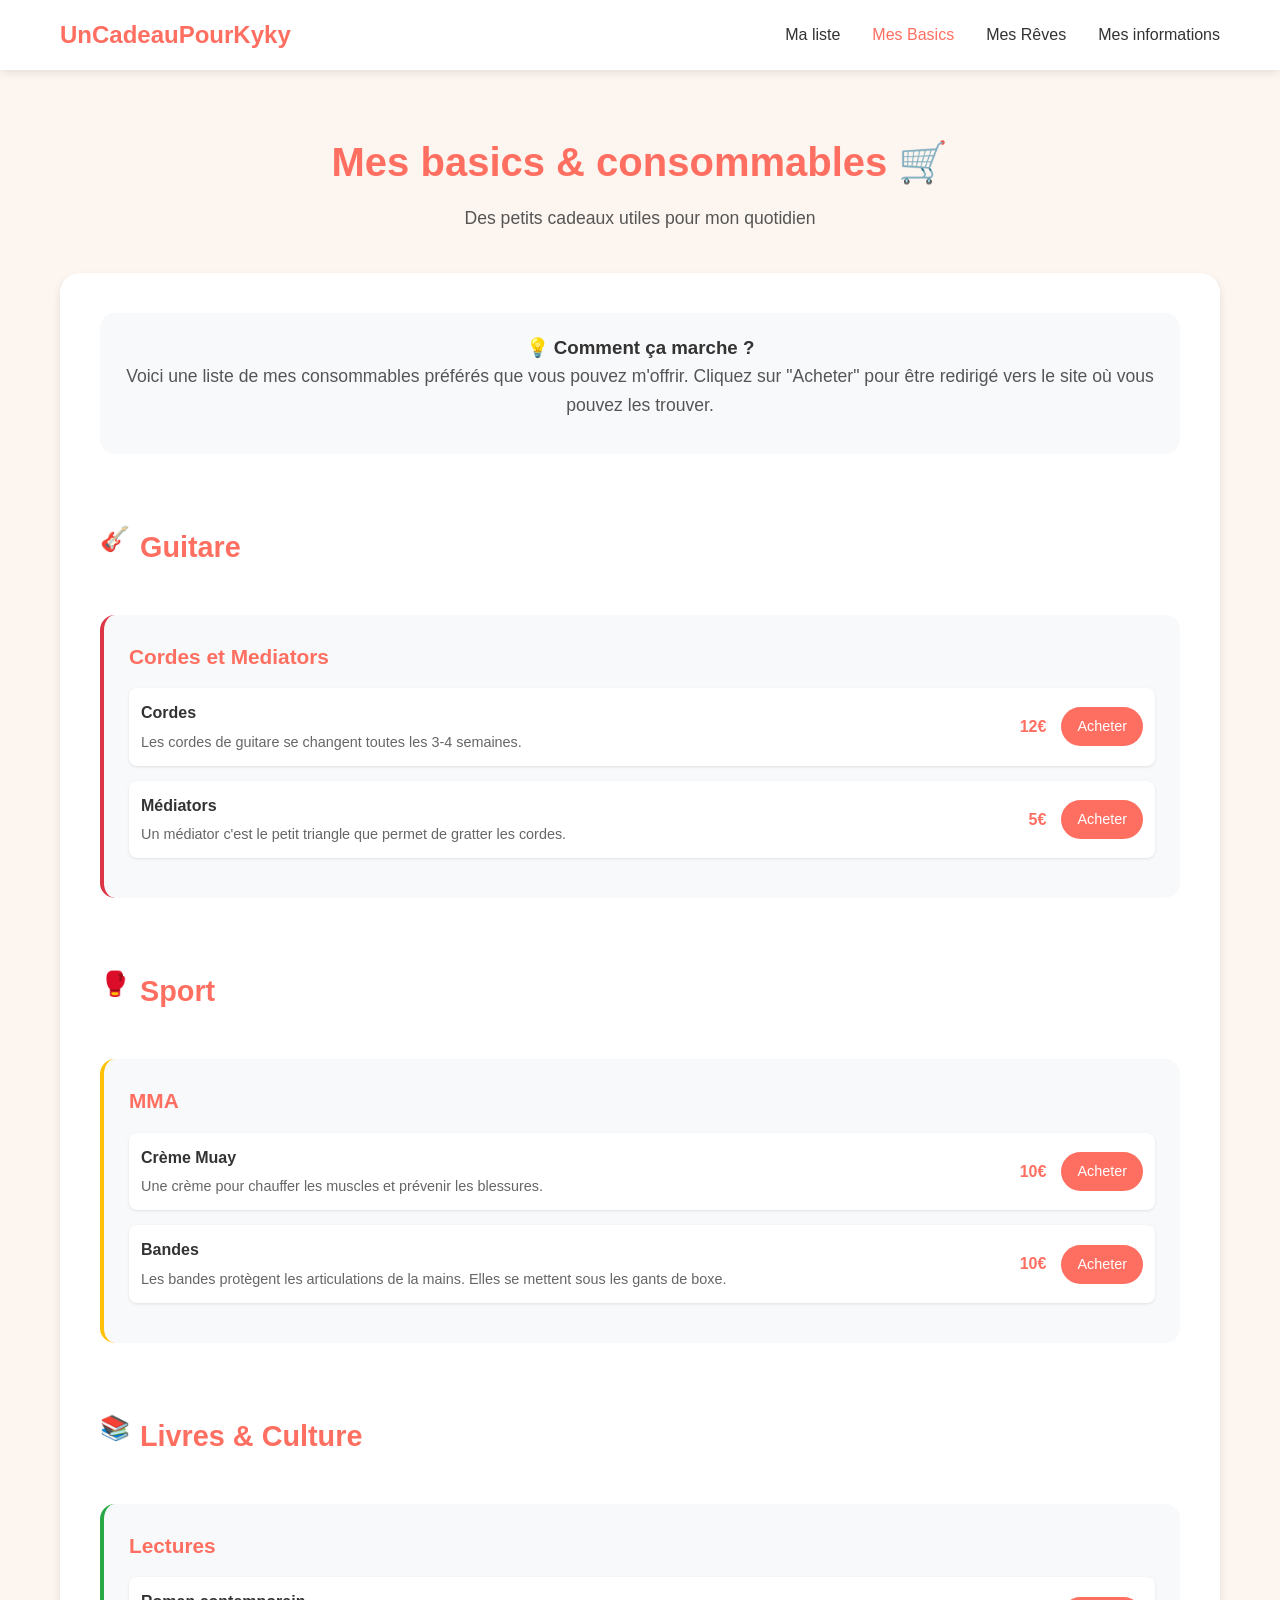
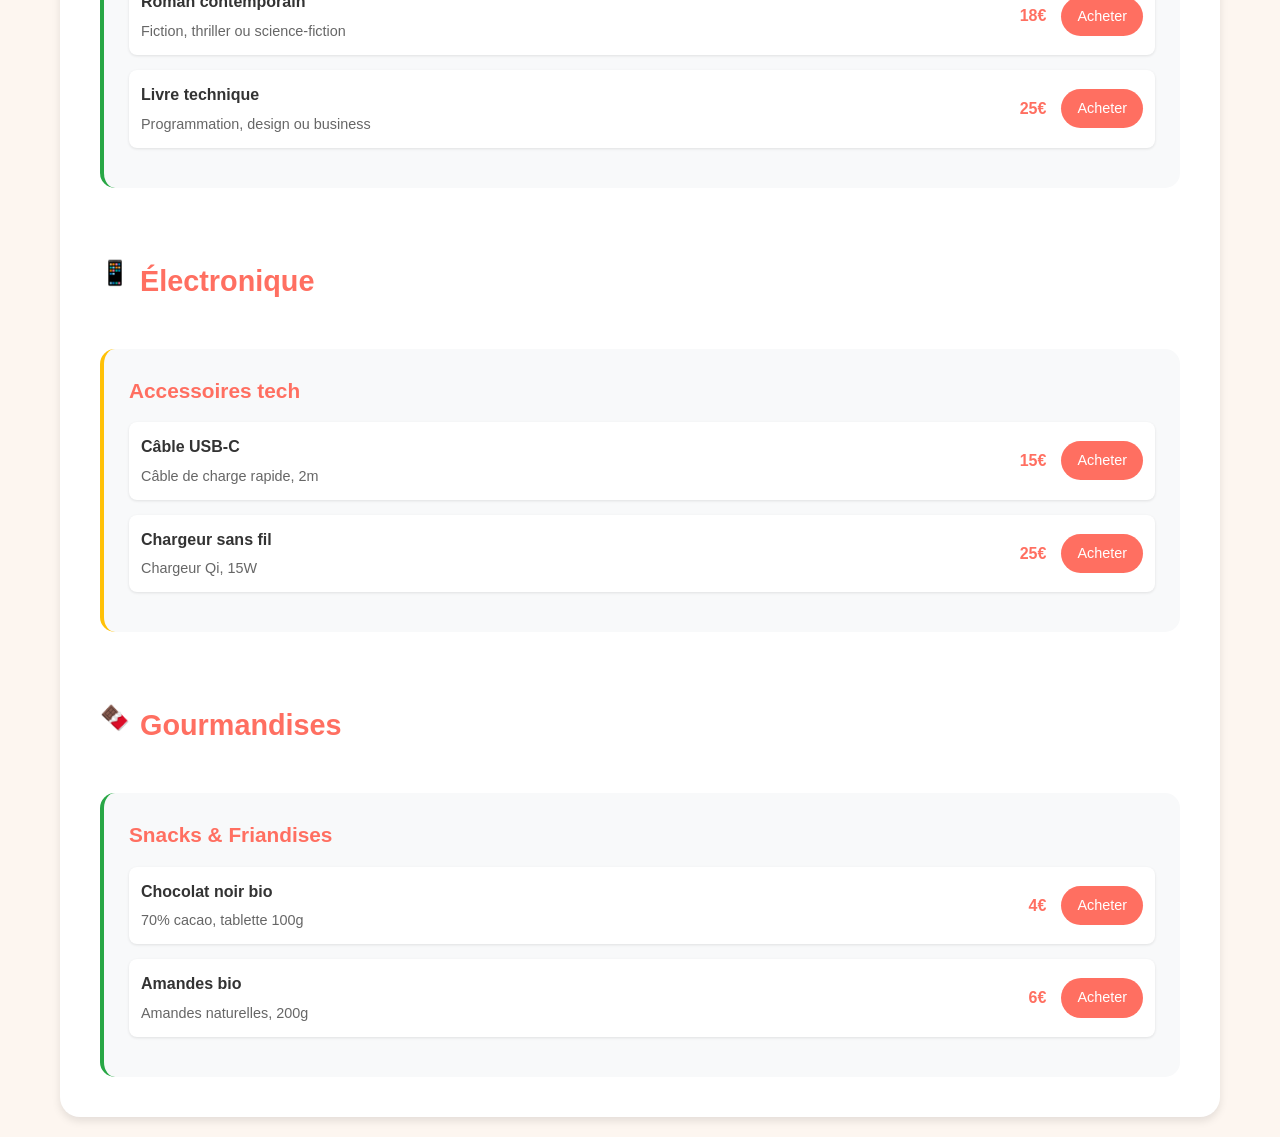
==== commit c920a406: "Update basic.html content" ====
--- a/basic.html
+++ b/basic.html
@@ -267,7 +267,7 @@
 
       <div class="category-section">
         <div class="category-title">
-          <span class="category-icon">☕</span>
+          <span class="category-icon">🎸</span>
           <h2>Guitare</h2>
         </div>
         <div class="basics-grid">
@@ -295,7 +295,7 @@
 
       <div class="category-section">
         <div class="category-title">
-          <span class="category-icon">🧴</span>
+          <span class="category-icon">🥊</span>
           <h2>Sport</h2>
         </div>
         <div class="basics-grid">
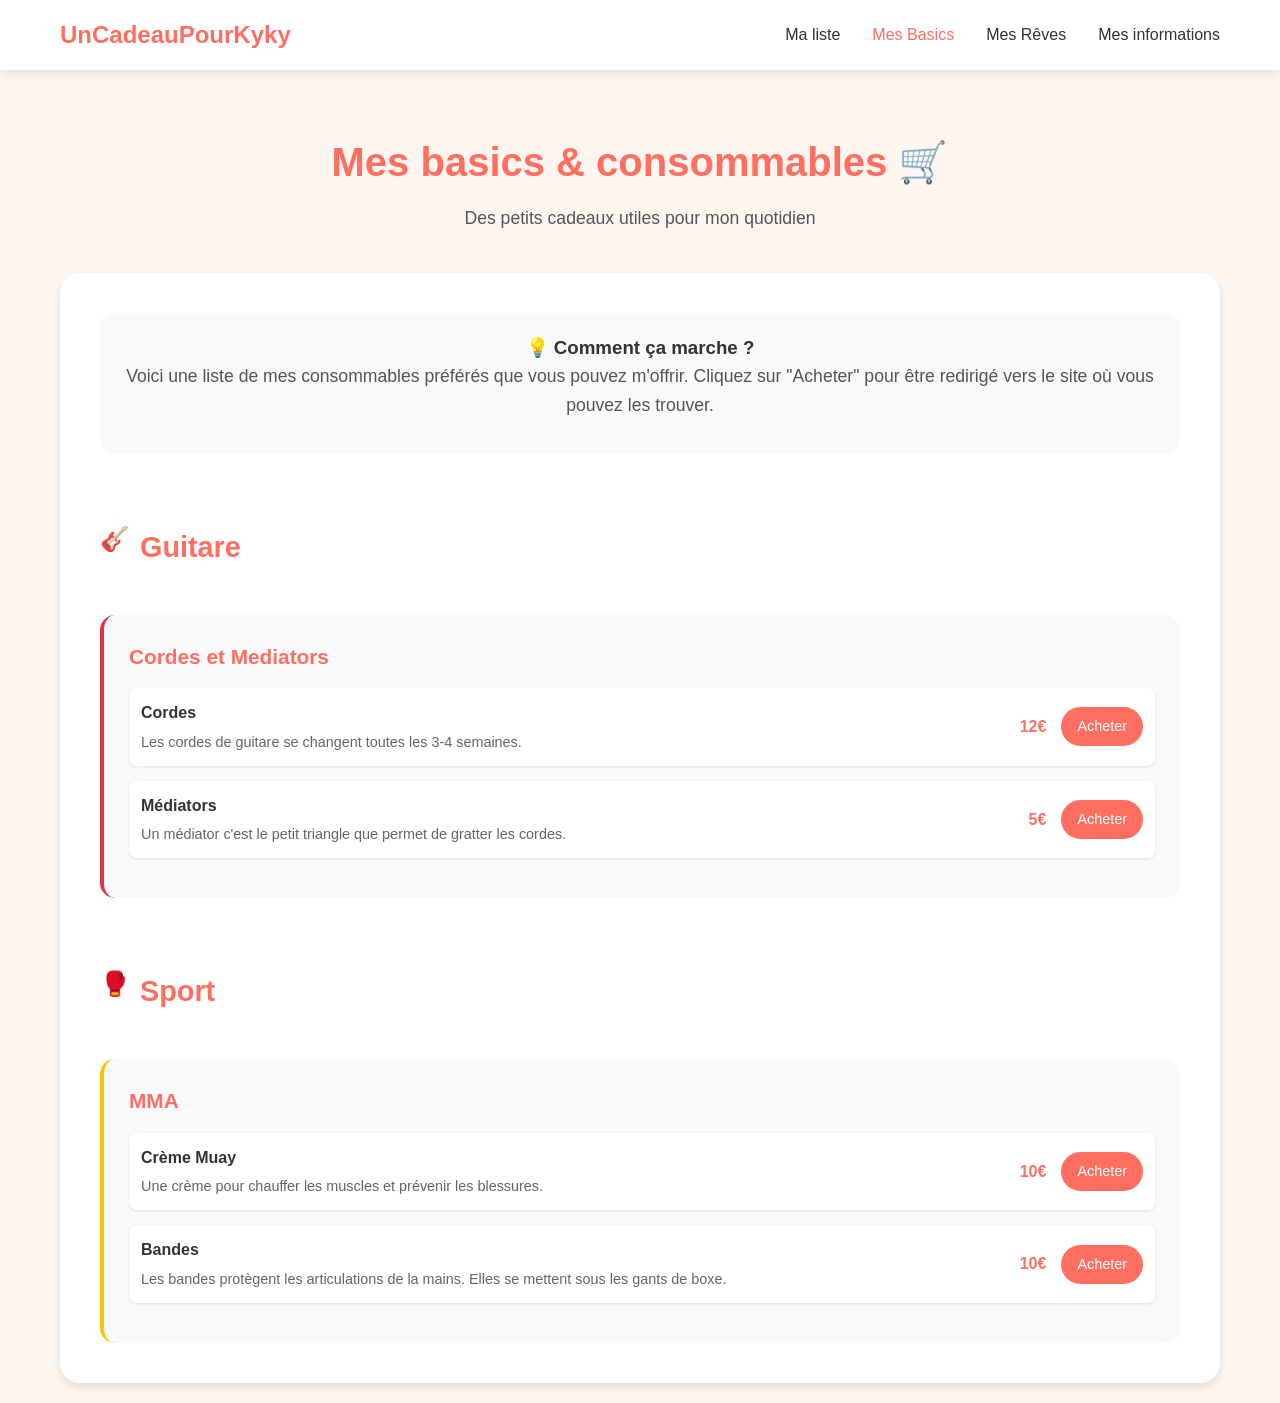
==== commit c902653a: "Ajout de la liste de souhaits organisée par catégories avec carrousels responsifs" ====
--- a/basic.html
+++ b/basic.html
@@ -320,90 +320,6 @@
           </div>
         </div>
       </div>
-
-      <div class="category-section">
-        <div class="category-title">
-          <span class="category-icon">📚</span>
-          <h2>Livres & Culture</h2>
-        </div>
-        <div class="basics-grid">
-          <div class="basic-card priority-low">
-            <h3>Lectures</h3>
-            <div class="basic-item">
-              <div class="basic-info">
-                <div class="basic-name">Roman contemporain</div>
-                <div class="basic-description">Fiction, thriller ou science-fiction</div>
-              </div>
-              <div class="basic-price">18€</div>
-              <a href="https://www.fnac.com" target="_blank" class="buy-btn">Acheter</a>
-            </div>
-            <div class="basic-item">
-              <div class="basic-info">
-                <div class="basic-name">Livre technique</div>
-                <div class="basic-description">Programmation, design ou business</div>
-              </div>
-              <div class="basic-price">25€</div>
-              <a href="https://www.fnac.com" target="_blank" class="buy-btn">Acheter</a>
-            </div>
-          </div>
-        </div>
-      </div>
-
-      <div class="category-section">
-        <div class="category-title">
-          <span class="category-icon">📱</span>
-          <h2>Électronique</h2>
-        </div>
-        <div class="basics-grid">
-          <div class="basic-card priority-medium">
-            <h3>Accessoires tech</h3>
-            <div class="basic-item">
-              <div class="basic-info">
-                <div class="basic-name">Câble USB-C</div>
-                <div class="basic-description">Câble de charge rapide, 2m</div>
-              </div>
-              <div class="basic-price">15€</div>
-              <a href="https://www.amazon.fr" target="_blank" class="buy-btn">Acheter</a>
-            </div>
-            <div class="basic-item">
-              <div class="basic-info">
-                <div class="basic-name">Chargeur sans fil</div>
-                <div class="basic-description">Chargeur Qi, 15W</div>
-              </div>
-              <div class="basic-price">25€</div>
-              <a href="https://www.amazon.fr" target="_blank" class="buy-btn">Acheter</a>
-            </div>
-          </div>
-        </div>
-      </div>
-
-      <div class="category-section">
-        <div class="category-title">
-          <span class="category-icon">🍫</span>
-          <h2>Gourmandises</h2>
-        </div>
-        <div class="basics-grid">
-          <div class="basic-card priority-low">
-            <h3>Snacks & Friandises</h3>
-            <div class="basic-item">
-              <div class="basic-info">
-                <div class="basic-name">Chocolat noir bio</div>
-                <div class="basic-description">70% cacao, tablette 100g</div>
-              </div>
-              <div class="basic-price">4€</div>
-              <a href="https://www.monoprix.fr" target="_blank" class="buy-btn">Acheter</a>
-            </div>
-            <div class="basic-item">
-              <div class="basic-info">
-                <div class="basic-name">Amandes bio</div>
-                <div class="basic-description">Amandes naturelles, 200g</div>
-              </div>
-              <div class="basic-price">6€</div>
-              <a href="https://www.monoprix.fr" target="_blank" class="buy-btn">Acheter</a>
-            </div>
-          </div>
-        </div>
-      </div>
     </div>
   </div>
 
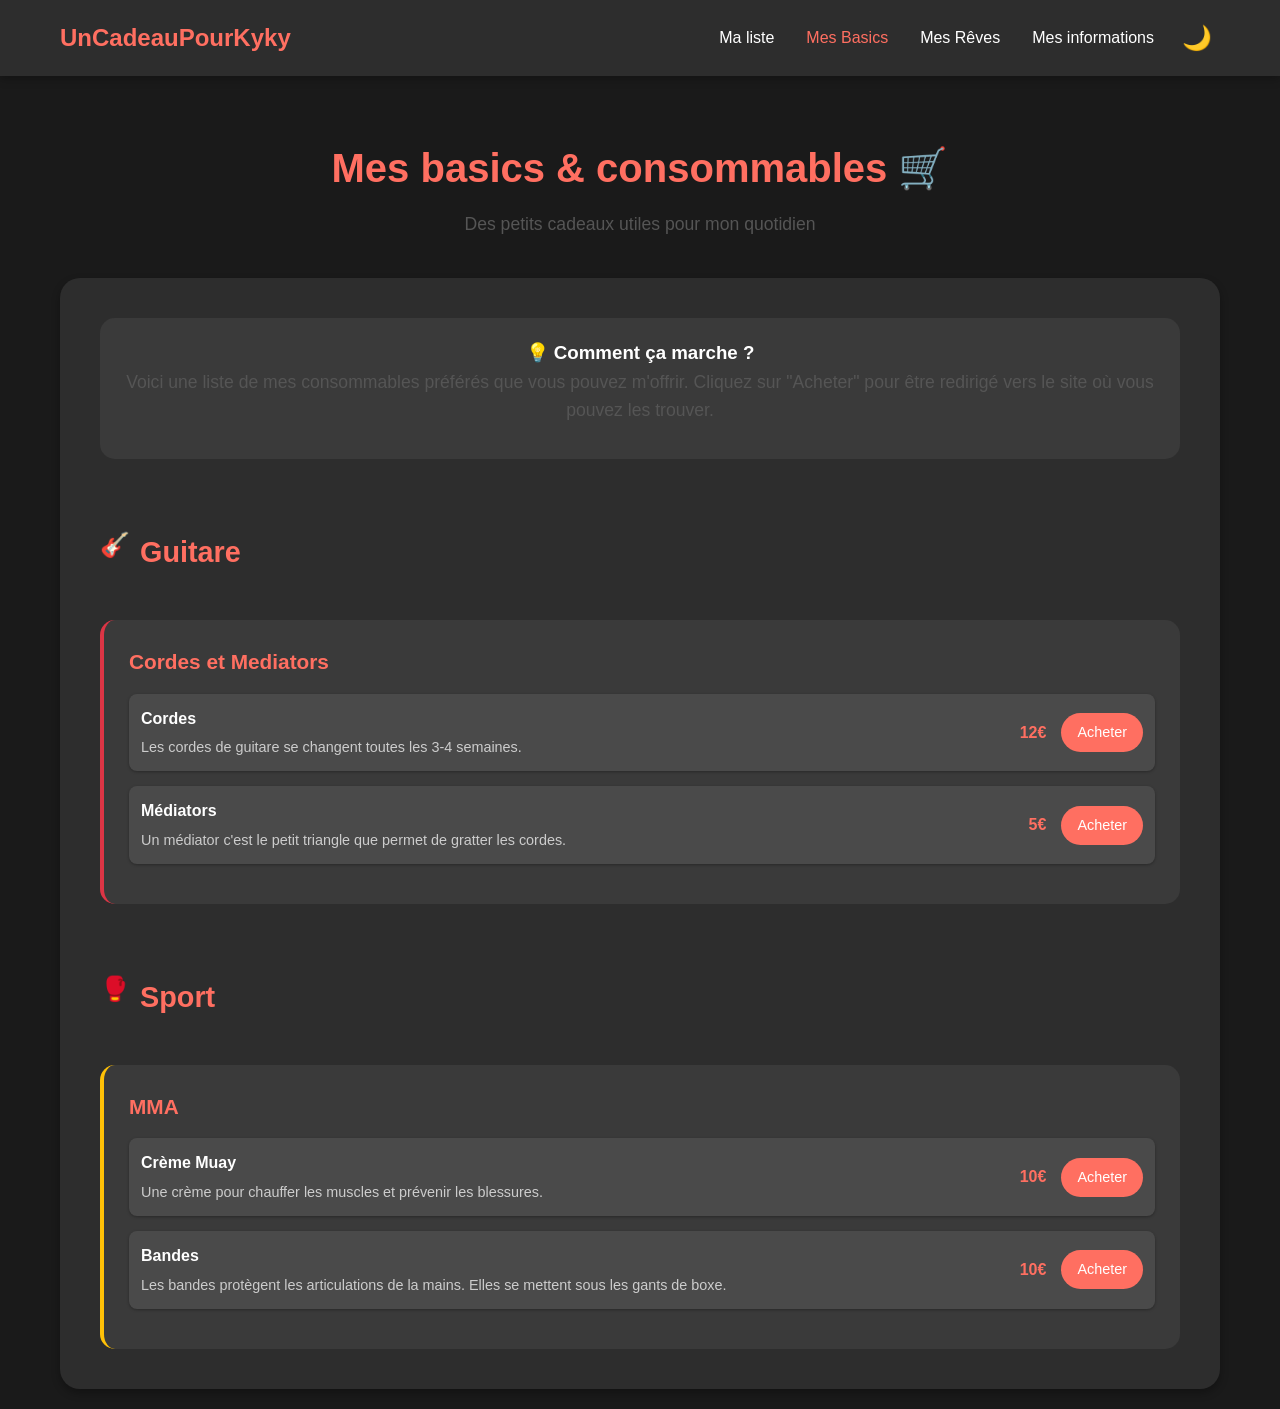
==== commit 7074df94: "Ajout du mode sombre synchronisé sur toutes les pages (basic.html et informations.html)" ====
--- a/basic.html
+++ b/basic.html
@@ -13,19 +13,31 @@
     
     body {
       font-family: 'Segoe UI', sans-serif;
+      background: #1a1a1a;
+      color: #ffffff;
+      line-height: 1.6;
+      transition: all 0.3s ease;
+    }
+
+    body.light-mode {
       background: #fdf6f0;
       color: #333;
-      line-height: 1.6;
     }
 
     /* Navigation */
     nav {
-      background: #fff;
-      box-shadow: 0 2px 10px rgba(0,0,0,0.1);
+      background: #2d2d2d;
+      box-shadow: 0 2px 10px rgba(0,0,0,0.3);
       padding: 1rem 0;
       position: sticky;
       top: 0;
       z-index: 100;
+      transition: all 0.3s ease;
+    }
+
+    body.light-mode nav {
+      background: #fff;
+      box-shadow: 0 2px 10px rgba(0,0,0,0.1);
     }
 
     .nav-container {
@@ -37,6 +49,30 @@
       padding: 0 20px;
     }
 
+    .theme-toggle {
+      background: none;
+      border: none;
+      color: #ffffff;
+      font-size: 1.5em;
+      cursor: pointer;
+      padding: 8px;
+      border-radius: 50%;
+      transition: all 0.3s ease;
+      margin-left: 20px;
+    }
+
+    .theme-toggle:hover {
+      background: rgba(255, 255, 255, 0.1);
+    }
+
+    body.light-mode .theme-toggle {
+      color: #333;
+    }
+
+    body.light-mode .theme-toggle:hover {
+      background: rgba(0, 0, 0, 0.1);
+    }
+
     .logo {
       font-size: 1.5rem;
       font-weight: bold;
@@ -51,7 +87,7 @@
 
     .nav-links a {
       text-decoration: none;
-      color: #333;
+      color: #ffffff;
       font-weight: 500;
       transition: color 0.3s;
     }
@@ -62,6 +98,10 @@
 
     .nav-links a.active {
       color: #ff6f61;
+    }
+
+    body.light-mode .nav-links a {
+      color: #333;
     }
 
     /* Main content */
@@ -95,19 +135,30 @@
     }
 
     .basic-content {
-      background: #fff;
+      background: #2d2d2d;
       border-radius: 20px;
       padding: 40px;
+      box-shadow: 0 4px 8px rgba(0,0,0,0.3);
+      margin-top: 40px;
+      transition: all 0.3s ease;
+    }
+
+    body.light-mode .basic-content {
+      background: #fff;
       box-shadow: 0 4px 8px rgba(0,0,0,0.1);
-      margin-top: 40px;
     }
 
     .intro-text {
       text-align: center;
       margin-bottom: 40px;
       padding: 20px;
+      background: #3a3a3a;
+      border-radius: 15px;
+      transition: all 0.3s ease;
+    }
+
+    body.light-mode .intro-text {
       background: #f8f9fa;
-      border-radius: 15px;
     }
 
     .basics-grid {
@@ -118,11 +169,15 @@
     }
 
     .basic-card {
-      background: #f8f9fa;
+      background: #3a3a3a;
       padding: 25px;
       border-radius: 15px;
       border-left: 4px solid #ff6f61;
       transition: transform 0.2s;
+    }
+
+    body.light-mode .basic-card {
+      background: #f8f9fa;
     }
 
     .basic-card:hover {
@@ -141,8 +196,14 @@
       align-items: center;
       margin-bottom: 15px;
       padding: 12px;
+      background: #4a4a4a;
+      border-radius: 8px;
+      box-shadow: 0 1px 3px rgba(0,0,0,0.3);
+      transition: all 0.3s ease;
+    }
+
+    body.light-mode .basic-item {
       background: white;
-      border-radius: 8px;
       box-shadow: 0 1px 3px rgba(0,0,0,0.1);
     }
 
@@ -152,12 +213,20 @@
 
     .basic-name {
       font-weight: 600;
-      color: #333;
+      color: #ffffff;
       margin-bottom: 5px;
     }
 
     .basic-description {
       font-size: 0.9em;
+      color: #cccccc;
+    }
+
+    body.light-mode .basic-name {
+      color: #333;
+    }
+
+    body.light-mode .basic-description {
       color: #666;
     }
 
@@ -243,12 +312,15 @@
   <nav>
     <div class="nav-container">
       <div class="logo">UnCadeauPourKyky</div>
-      <ul class="nav-links">
-                 <li><a href="index.html">Ma liste</a></li>
-         <li><a href="basic.html" class="active">Mes Basics</a></li>
-         <li><a href="reves.html">Mes Rêves</a></li>
-         <li><a href="informations.html">Mes informations</a></li>
-      </ul>
+      <div style="display: flex; align-items: center;">
+        <ul class="nav-links">
+          <li><a href="index.html">Ma liste</a></li>
+          <li><a href="basic.html" class="active">Mes Basics</a></li>
+          <li><a href="reves.html">Mes Rêves</a></li>
+          <li><a href="informations.html">Mes informations</a></li>
+        </ul>
+        <button class="theme-toggle" onclick="toggleTheme()" title="Basculer le thème">🌙</button>
+      </div>
     </div>
   </nav>
 
@@ -323,5 +395,38 @@
     </div>
   </div>
 
+  <script>
+    // Gestion du thème
+    function toggleTheme() {
+      const body = document.body;
+      const themeToggle = document.querySelector('.theme-toggle');
+      
+      if (body.classList.contains('light-mode')) {
+        body.classList.remove('light-mode');
+        themeToggle.textContent = '🌙';
+        localStorage.setItem('theme', 'dark');
+      } else {
+        body.classList.add('light-mode');
+        themeToggle.textContent = '☀️';
+        localStorage.setItem('theme', 'light');
+      }
+    }
+
+    // Charger le thème sauvegardé ou utiliser le mode sombre par défaut
+    document.addEventListener('DOMContentLoaded', function() {
+      const savedTheme = localStorage.getItem('theme');
+      const body = document.body;
+      const themeToggle = document.querySelector('.theme-toggle');
+      
+      if (savedTheme === 'light') {
+        body.classList.add('light-mode');
+        themeToggle.textContent = '☀️';
+      } else {
+        // Mode sombre par défaut
+        body.classList.remove('light-mode');
+        themeToggle.textContent = '🌙';
+      }
+    });
+  </script>
 </body>
 </html>
